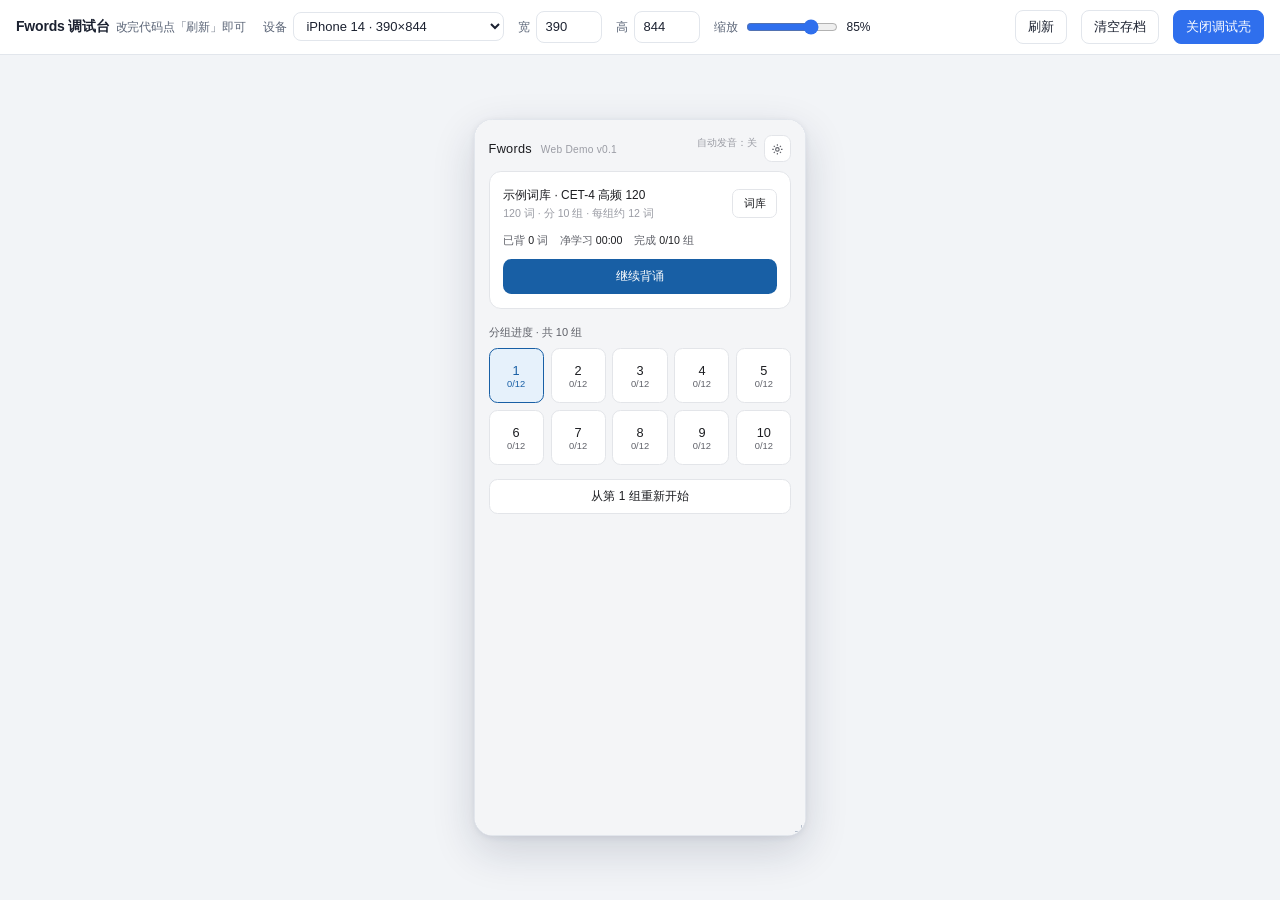
==== tools/devbox.html @ 87454999 "feat(tools): 加网页调试台 devbox.html（可拖拽预览尺寸 + 一键关闭调试壳）" ====
<!DOCTYPE html>
<html lang="zh-CN">
<head>
<meta charset="utf-8">
<meta name="viewport" content="width=device-width, initial-scale=1">
<title>Fwords · 调试台</title>
<style>
  :root {
    --bg: #f2f4f7;
    --bar: #ffffff;
    --line: #e2e6ec;
    --text: #1b2130;
    --text2: #5b6577;
    --accent: #2f6fed;
    --accent-soft: #e8f0fe;
    --shadow: 0 18px 50px rgba(20, 30, 60, .16), 0 2px 8px rgba(20, 30, 60, .08);
  }
  * { box-sizing: border-box; }
  html, body { height: 100%; }
  body {
    margin: 0;
    background: var(--bg);
    color: var(--text);
    font: 14px/1.5 -apple-system, BlinkMacSystemFont, "Segoe UI", "PingFang SC",
          "Hiragino Sans GB", "Microsoft YaHei", sans-serif;
    display: flex; flex-direction: column;
    overflow: hidden;
    -webkit-font-smoothing: antialiased;
  }

  /* ---------- 工具条 ---------- */
  .bar {
    flex: none;
    display: flex; align-items: center; gap: 14px; flex-wrap: wrap;
    padding: 10px 16px;
    background: var(--bar);
    border-bottom: 1px solid var(--line);
    z-index: 20;
  }
  .bar .title { font-weight: 600; letter-spacing: -.2px; margin-right: 4px; white-space: nowrap; }
  .bar .title span { color: var(--text2); font-weight: 400; font-size: 12px; margin-left: 6px; }
  .field { display: flex; align-items: center; gap: 6px; color: var(--text2); font-size: 12px; white-space: nowrap; }
  select, input[type="number"] {
    font: inherit; font-size: 13px; color: var(--text);
    background: #fff; border: 1px solid var(--line); border-radius: 8px;
    padding: 5px 8px; outline: none;
  }
  input[type="number"] { width: 66px; -moz-appearance: textfield; }
  input[type="number"]::-webkit-outer-spin-button,
  input[type="number"]::-webkit-inner-spin-button { -webkit-appearance: none; margin: 0; }
  select:focus, input:focus { border-color: var(--accent); box-shadow: 0 0 0 3px var(--accent-soft); }
  input[type="range"] { width: 92px; accent-color: var(--accent); }
  .spacer { flex: 1; }
  button {
    font: inherit; font-size: 13px; color: var(--text);
    background: #fff; border: 1px solid var(--line); border-radius: 8px;
    padding: 6px 12px; cursor: pointer; white-space: nowrap;
    transition: background .15s, border-color .15s, color .15s;
  }
  button:hover { background: #f6f8fb; border-color: #cfd6e0; }
  button:active { transform: translateY(1px); }
  button.primary { background: var(--accent); border-color: var(--accent); color: #fff; }
  button.primary:hover { background: #255ed6; border-color: #255ed6; }
  .hint { font-size: 12px; color: var(--text2); }

  /* ---------- 舞台 ---------- */
  .stage {
    flex: 1; min-height: 0;
    display: flex; align-items: center; justify-content: center;
    padding: 24px;
    overflow: auto;
  }
  .frame {
    position: relative;
    width: 390px; height: 844px;
    background: #fff;
    border: 1px solid var(--line);
    border-radius: 22px;
    box-shadow: var(--shadow);
    overflow: hidden;
    flex: none;
    transition: box-shadow .2s;
  }
  .frame iframe {
    display: block;
    width: 100%; height: 100%;
    border: 0;
    background: #fff;
  }
  /* 拖拽时别让 iframe 抢事件 */
  body.dragging .frame iframe { pointer-events: none; }
  body.dragging { user-select: none; cursor: nwse-resize; }

  /* 拖拽把手 */
  .grip { position: absolute; z-index: 5; }
  .grip.r  { top: 0; right: -4px; width: 10px; height: 100%; cursor: ew-resize; }
  .grip.b  { left: 0; bottom: -4px; width: 100%; height: 10px; cursor: ns-resize; }
  .grip.br { right: -4px; bottom: -4px; width: 20px; height: 20px; cursor: nwse-resize; }
  .grip.br::after {
    content: ''; position: absolute; right: 7px; bottom: 7px;
    width: 7px; height: 7px;
    border-right: 2px solid #b6bfcc; border-bottom: 2px solid #b6bfcc;
    border-radius: 0 0 2px 0;
  }

  /* ---------- 关闭调试壳后：只剩 App ---------- */
  body.clean { background: #fff; }
  body.clean .bar { display: none; }
  body.clean .stage { padding: 0; overflow: hidden; }
  body.clean .frame {
    width: 100% !important; height: 100% !important;
    border: 0; border-radius: 0; box-shadow: none;
  }
  body.clean .grip { display: none; }

  .reopen {
    position: fixed; right: 18px; bottom: 18px; z-index: 40;
    width: 42px; height: 42px; padding: 0; border-radius: 50%;
    font-size: 18px; line-height: 1;
    background: #fff; border: 1px solid var(--line);
    box-shadow: 0 6px 20px rgba(20, 30, 60, .18);
    display: none;
  }
  body.clean .reopen { display: block; }
  .reopen:hover { background: #f6f8fb; }

  .toast {
    position: fixed; left: 50%; bottom: 26px; transform: translateX(-50%) translateY(10px);
    background: #1b2130; color: #fff; font-size: 13px;
    padding: 8px 16px; border-radius: 999px;
    opacity: 0; pointer-events: none;
    transition: opacity .2s, transform .2s;
    z-index: 60;
  }
  .toast.show { opacity: 1; transform: translateX(-50%) translateY(0); }
</style>
</head>
<body>

<header class="bar">
  <div class="title">Fwords 调试台<span>改完代码点「刷新」即可</span></div>

  <label class="field">设备
    <select id="preset"></select>
  </label>
  <label class="field">宽 <input id="w" type="number" min="280" max="1600" step="1"></label>
  <label class="field">高 <input id="h" type="number" min="360" max="1600" step="1"></label>
  <label class="field">缩放 <input id="zoom" type="range" min="40" max="100" step="5"><b id="zoomVal" style="color:var(--text);font-weight:500"></b></label>

  <span class="spacer"></span>

  <button id="reload">刷新</button>
  <button id="reset" title="清掉预览里的存档，回到首次打开的状态">清空存档</button>
  <button id="clean" class="primary" title="隐藏调试壳，全屏只看 App">关闭调试壳</button>
</header>

<main class="stage" id="stage">
  <div class="frame" id="frame">
    <iframe id="app" src="../demo/index.html" title="Fwords 预览"></iframe>
    <span class="grip r"  data-mode="x"></span>
    <span class="grip b"  data-mode="y"></span>
    <span class="grip br" data-mode="xy"></span>
  </div>
</main>

<button class="reopen" id="reopen" title="打开调试壳（Esc 也可）">⚙</button>
<div class="toast" id="toast"></div>

<script>
;(function () {
  'use strict';

  var KEY = 'fwords.devbox.v1';
  var PRESETS = [
    { name: 'iPhone SE',        w: 375, h: 667 },
    { name: 'iPhone 14',        w: 390, h: 844 },
    { name: 'iPhone 14 Pro Max',w: 430, h: 932 },
    { name: 'Pixel 7',          w: 412, h: 915 },
    { name: 'iPad mini',        w: 768, h: 1024 },
    { name: '桌面',              w: 1280, h: 800 }
  ];

  var $ = function (id) { return document.getElementById(id); };
  var frame = $('frame'), iframe = $('app'), stage = $('stage');
  var wIn = $('w'), hIn = $('h'), zoomIn = $('zoom'), zoomVal = $('zoomVal'), presetSel = $('preset');

  var st = { w: 390, h: 844, zoom: 85, clean: false };

  /* ---------- 存取 ---------- */
  function load() {
    try {
      var raw = localStorage.getItem(KEY);
      if (!raw) return;
      var o = JSON.parse(raw);
      if (o && typeof o === 'object') {
        if (+o.w) st.w = +o.w;
        if (+o.h) st.h = +o.h;
        if (+o.zoom) st.zoom = +o.zoom;
        st.clean = !!o.clean;
      }
    } catch (e) { /* 隐私模式忽略 */ }
  }
  function save() {
    try { localStorage.setItem(KEY, JSON.stringify(st)); } catch (e) {}
  }

  /* ---------- 应用尺寸 ---------- */
  function apply() {
    st.w = clamp(st.w, 280, 1600);
    st.h = clamp(st.h, 360, 1600);
    st.zoom = clamp(st.zoom, 40, 100);

    frame.style.width = st.w + 'px';
    frame.style.height = st.h + 'px';
    frame.style.zoom = st.zoom / 100;

    wIn.value = st.w;
    hIn.value = st.h;
    zoomIn.value = st.zoom;
    zoomVal.textContent = st.zoom + '%';

    document.body.classList.toggle('clean', st.clean);

    // 命中预设就选中，否则留空
    var hit = PRESETS.filter(function (p) { return p.w === st.w && p.h === st.h; })[0];
    presetSel.value = hit ? hit.name : '';
  }
  function clamp(v, a, b) { return Math.min(b, Math.max(a, Math.round(v))); }

  /* ---------- 拖动边缘改尺寸 ---------- */
  var drag = null;
  function down(e, mode) {
    e.preventDefault();
    drag = { mode: mode, x: e.clientX, y: e.clientY, w: st.w, h: st.h };
    document.body.classList.add('dragging');
    if (e.target.setPointerCapture) { try { e.target.setPointerCapture(e.pointerId); } catch (err) {} }
  }
  function move(e) {
    if (!drag) return;
    var k = 100 / st.zoom;            // 屏幕像素 → CSS 像素（frame 被 zoom 缩过）
    var dx = (e.clientX - drag.x) * k;
    var dy = (e.clientY - drag.y) * k;
    if (drag.mode.indexOf('x') >= 0) st.w = clamp(drag.w + dx, 280, 1600);
    if (drag.mode.indexOf('y') >= 0) st.h = clamp(drag.h + dy, 360, 1600);
    apply();
  }
  function up() {
    if (!drag) return;
    drag = null;
    document.body.classList.remove('dragging');
    save();
  }

  document.querySelectorAll('.grip').forEach(function (g) {
    g.addEventListener('pointerdown', function (e) { down(e, g.dataset.mode); });
    g.addEventListener('pointermove', move);
    g.addEventListener('pointerup', up);
    g.addEventListener('pointercancel', up);
  });

  /* ---------- 控件 ---------- */
  PRESETS.forEach(function (p) {
    var o = document.createElement('option');
    o.value = p.name; o.textContent = p.name + ' · ' + p.w + '×' + p.h;
    presetSel.appendChild(o);
  });
  presetSel.addEventListener('change', function () {
    var p = PRESETS.filter(function (x) { return x.name === presetSel.value; })[0];
    if (!p) return;
    st.w = p.w; st.h = p.h;
    apply(); save();
  });
  wIn.addEventListener('input', function () { if (+wIn.value) { st.w = +wIn.value; apply(); } });
  hIn.addEventListener('input', function () { if (+hIn.value) { st.h = +hIn.value; apply(); } });
  wIn.addEventListener('change', save);
  hIn.addEventListener('change', save);
  zoomIn.addEventListener('input', function () { st.zoom = +zoomIn.value; apply(); save(); });

  $('reload').addEventListener('click', function () { iframe.src = iframe.src.split('?')[0] + '?t=' + Date.now(); });

  $('reset').addEventListener('click', function () {
    var ok = false;
    try {
      iframe.contentWindow.localStorage.removeItem('fwords.state.v1');
      ok = true;
    } catch (e) {}
    if (ok) { iframe.src = iframe.src.split('?')[0] + '?t=' + Date.now(); toast('已清空预览存档'); }
    else { toast('清不掉（file:// 下跨文档访问被拦），改用 http 打开'); }
  });

  $('clean').addEventListener('click', function () {
    st.clean = true; apply(); save();
    toast('已关闭调试壳 · 按 Esc 或右下角 ⚙ 可以再打开');
  });
  $('reopen').addEventListener('click', function () { st.clean = false; apply(); save(); });

  document.addEventListener('keydown', function (e) {
    if (e.key === 'Escape') { st.clean = !st.clean; apply(); save(); }
  });

  /* ---------- 小提示 ---------- */
  var toastEl = $('toast'), toastTimer = 0;
  function toast(msg) {
    toastEl.textContent = msg;
    toastEl.classList.add('show');
    clearTimeout(toastTimer);
    toastTimer = setTimeout(function () { toastEl.classList.remove('show'); }, 2600);
  }

  /* ---------- 启动 ---------- */
  load();
  // 支持 ?clean=1 直接进「只有 App」的模式
  if (/[?&]clean=1/.test(location.search)) st.clean = true;
  apply();

  // 首次打开发现 iframe 是空白的常见原因：file:// 下浏览器拦跨文档访问
  if (location.protocol === 'file:') {
    setTimeout(function () { toast('建议用 http 打开：python -m http.server 8000'); }, 800);
  }
})();
</script>
</body>
</html>
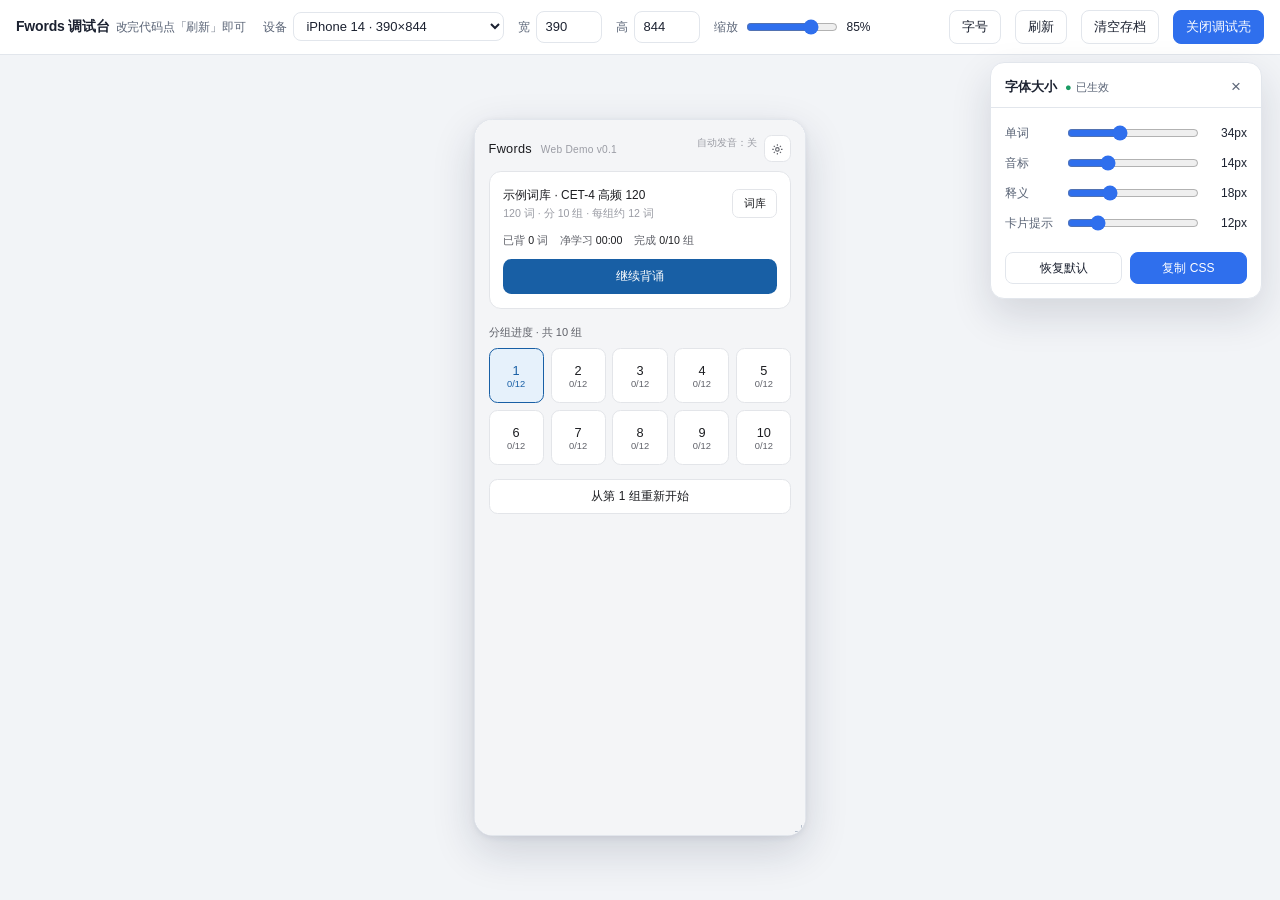
==== commit ea15f461: "feat(devbox): 加字号调节面板（实时注入 iframe + 一键复制 CSS）" ====
--- a/tools/devbox.html
+++ b/tools/devbox.html
@@ -112,6 +112,7 @@
     border: 0; border-radius: 0; box-shadow: none;
   }
   body.clean .grip { display: none; }
+  body.clean .panel { display: none; }
 
   .reopen {
     position: fixed; right: 18px; bottom: 18px; z-index: 40;
@@ -133,6 +134,50 @@
     z-index: 60;
   }
   .toast.show { opacity: 1; transform: translateX(-50%) translateY(0); }
+
+  /* ---------- 字号面板 ---------- */
+  .panel {
+    position: fixed; right: 18px; top: 62px; z-index: 30;
+    width: 272px;
+    background: var(--bar);
+    border: 1px solid var(--line);
+    border-radius: 14px;
+    box-shadow: 0 16px 40px rgba(20, 30, 60, .14);
+    overflow: hidden;
+  }
+  .panel[hidden] { display: none; }
+  .panel-head {
+    display: flex; align-items: center; justify-content: space-between;
+    padding: 10px 12px 8px 14px;
+    border-bottom: 1px solid var(--line);
+  }
+  .panel-head b { font-size: 13px; font-weight: 600; }
+  .stat { font-style: normal; font-size: 11px; color: var(--text2); margin-left: 8px; }
+  .stat.ok::before { content: '●'; color: #1a9b63; margin-right: 4px; }
+  .stat.bad::before { content: '●'; color: #e5484d; margin-right: 4px; }
+  .panel-head .icon {
+    width: 26px; height: 26px; padding: 0; border: 0; background: transparent;
+    font-size: 17px; line-height: 1; color: var(--text2); border-radius: 6px;
+  }
+  .panel-head .icon:hover { background: #f2f4f7; color: var(--text); }
+  .panel-body { padding: 10px 14px 4px; }
+  .row {
+    display: flex; align-items: center; gap: 8px;
+    font-size: 12px; color: var(--text2);
+    padding: 5px 0;
+  }
+  .row span { width: 52px; flex: none; }
+  .row input[type="range"] { flex: 1; width: auto; min-width: 0; }
+  .row b {
+    width: 38px; flex: none; text-align: right;
+    font-weight: 500; font-size: 12px; color: var(--text);
+    font-variant-numeric: tabular-nums;
+  }
+  .panel-foot {
+    display: flex; gap: 8px;
+    padding: 10px 14px 14px;
+  }
+  .panel-foot button { flex: 1; font-size: 12px; padding: 6px 8px; }
 </style>
 </head>
 <body>
@@ -149,6 +194,7 @@
 
   <span class="spacer"></span>
 
+  <button id="fontBtn" title="调字号（改完可复制 CSS）">字号</button>
   <button id="reload">刷新</button>
   <button id="reset" title="清掉预览里的存档，回到首次打开的状态">清空存档</button>
   <button id="clean" class="primary" title="隐藏调试壳，全屏只看 App">关闭调试壳</button>
@@ -164,6 +210,24 @@
 </main>
 
 <button class="reopen" id="reopen" title="打开调试壳（Esc 也可）">⚙</button>
+
+<aside class="panel" id="fontPanel" hidden>
+  <div class="panel-head">
+    <div><b>字体大小</b><i class="stat" id="fontStat"></i></div>
+    <button class="icon" id="fontClose" title="关闭面板">×</button>
+  </div>
+  <div class="panel-body">
+    <label class="row"><span>单词</span><input type="range" id="fWord" min="20" max="56" step="1"><b id="vWord"></b></label>
+    <label class="row"><span>音标</span><input type="range" id="fPhon" min="10" max="24" step="1"><b id="vPhon"></b></label>
+    <label class="row"><span>释义</span><input type="range" id="fMean" min="12" max="32" step="1"><b id="vMean"></b></label>
+    <label class="row"><span>卡片提示</span><input type="range" id="fHint" min="10" max="20" step="1"><b id="vHint"></b></label>
+  </div>
+  <div class="panel-foot">
+    <button id="fontReset">恢复默认</button>
+    <button id="fontCopy" class="primary">复制 CSS</button>
+  </div>
+</aside>
+
 <div class="toast" id="toast"></div>
 
 <script>
@@ -184,7 +248,10 @@
   var frame = $('frame'), iframe = $('app'), stage = $('stage');
   var wIn = $('w'), hIn = $('h'), zoomIn = $('zoom'), zoomVal = $('zoomVal'), presetSel = $('preset');
 
-  var st = { w: 390, h: 844, zoom: 85, clean: false };
+  var st = { w: 390, h: 844, zoom: 85, clean: false, fontOpen: true };
+
+  var FONT_DEFAULT = { word: 34, phon: 14, mean: 18, hint: 12 };
+  var fonts = { word: 34, phon: 14, mean: 18, hint: 12 };
 
   /* ---------- 存取 ---------- */
   function load() {
@@ -197,11 +264,20 @@
         if (+o.h) st.h = +o.h;
         if (+o.zoom) st.zoom = +o.zoom;
         st.clean = !!o.clean;
+        if (typeof o.fontOpen === 'boolean') st.fontOpen = o.fontOpen;
+        if (o.fonts && typeof o.fonts === 'object') {
+          ['word', 'phon', 'mean', 'hint'].forEach(function (k) {
+            if (+o.fonts[k]) fonts[k] = +o.fonts[k];
+          });
+        }
       }
     } catch (e) { /* 隐私模式忽略 */ }
   }
   function save() {
-    try { localStorage.setItem(KEY, JSON.stringify(st)); } catch (e) {}
+    try {
+      st.fonts = fonts;
+      localStorage.setItem(KEY, JSON.stringify(st));
+    } catch (e) {}
   }
 
   /* ---------- 应用尺寸 ---------- */
@@ -307,11 +383,116 @@
     toastTimer = setTimeout(function () { toastEl.classList.remove('show'); }, 2600);
   }
 
+  /* ---------- 字号面板 ---------- */
+  var fontPanel = $('fontPanel');
+  var FONT_ROWS = [
+    { key: 'word', input: 'fWord', out: 'vWord' },
+    { key: 'phon', input: 'fPhon', out: 'vPhon' },
+    { key: 'mean', input: 'fMean', out: 'vMean' },
+    { key: 'hint', input: 'fHint', out: 'vHint' }
+  ];
+
+  /* 当前字号 → 一段能直接贴进 demo/style.css 的 CSS */
+  function fontCSS() {
+    return [
+      '.word { font-size: ' + fonts.word + 'px; }',
+      '.phonetic { font-size: ' + fonts.phon + 'px; }',
+      '.meaning { font-size: ' + fonts.mean + 'px; line-height: 1.65; }',
+      '.card-hint { font-size: ' + fonts.hint + 'px; }'
+    ].join('\n');
+  }
+
+  /* 直接往 iframe 的文档里塞一个 <style> —— 同源才行，file:// 会失败 */
+  function applyFonts() {
+    var doc = null;
+    try { doc = iframe.contentDocument; } catch (e) { doc = null; }
+    if (!doc || !doc.head) { setStat(false); return false; }
+    var el = doc.getElementById('devbox-fonts');
+    if (!el) {
+      el = doc.createElement('style');
+      el.id = 'devbox-fonts';
+      doc.head.appendChild(el);
+    }
+    el.textContent = fontCSS();
+    setStat(true);
+    return true;
+  }
+
+  function setStat(ok) {
+    var el = $('fontStat');
+    if (!el) return;
+    el.className = 'stat ' + (ok ? 'ok' : 'bad');
+    el.textContent = ok ? '已生效' : '未连接';
+  }
+
+  function renderFonts() {
+    FONT_ROWS.forEach(function (r) {
+      $(r.input).value = fonts[r.key];
+      $(r.out).textContent = fonts[r.key] + 'px';
+    });
+  }
+
+  function showFontPanel(on, silent) {
+    fontPanel.hidden = !on;
+    st.fontOpen = on;
+    // 启动时 iframe 可能还没 load 完，这时注入失败不算错，别吓人
+    if (on && !applyFonts() && !silent) toast('改不了字号：iframe 跨文档被拦，改用 http 打开');
+    save();
+  }
+
+  FONT_ROWS.forEach(function (r) {
+    var input = $(r.input);
+    input.addEventListener('input', function () {
+      fonts[r.key] = +input.value;
+      $(r.out).textContent = input.value + 'px';
+      applyFonts();
+      save();
+    });
+  });
+
+  $('fontBtn').addEventListener('click', function () { showFontPanel(fontPanel.hidden); });
+  $('fontClose').addEventListener('click', function () { showFontPanel(false); });
+
+  $('fontReset').addEventListener('click', function () {
+    fonts = { word: FONT_DEFAULT.word, phon: FONT_DEFAULT.phon, mean: FONT_DEFAULT.mean, hint: FONT_DEFAULT.hint };
+    renderFonts(); applyFonts(); save();
+    toast('已恢复默认字号');
+  });
+
+  $('fontCopy').addEventListener('click', function () {
+    var text = fontCSS();
+    function done() { toast('CSS 已复制，贴进 demo/style.css 就行'); }
+    if (navigator.clipboard && navigator.clipboard.writeText) {
+      navigator.clipboard.writeText(text).then(done, function () { fallbackCopy(text, done); });
+    } else {
+      fallbackCopy(text, done);
+    }
+  });
+
+  function fallbackCopy(text, done) {
+    var ta = document.createElement('textarea');
+    ta.value = text;
+    ta.style.position = 'fixed';
+    ta.style.opacity = '0';
+    document.body.appendChild(ta);
+    ta.select();
+    try { document.execCommand('copy'); done(); } catch (e) { toast('复制失败，手动抄一下'); }
+    document.body.removeChild(ta);
+  }
+
+  // iframe 每次刷新后要重新注入（新文档没有上次那个 style）
+  iframe.addEventListener('load', function () {
+    if (!st.fontOpen) return;
+    applyFonts();
+  });
+
   /* ---------- 启动 ---------- */
   load();
   // 支持 ?clean=1 直接进「只有 App」的模式
   if (/[?&]clean=1/.test(location.search)) st.clean = true;
   apply();
+  renderFonts();
+  showFontPanel(st.fontOpen, true);
 
   // 首次打开发现 iframe 是空白的常见原因：file:// 下浏览器拦跨文档访问
   if (location.protocol === 'file:') {
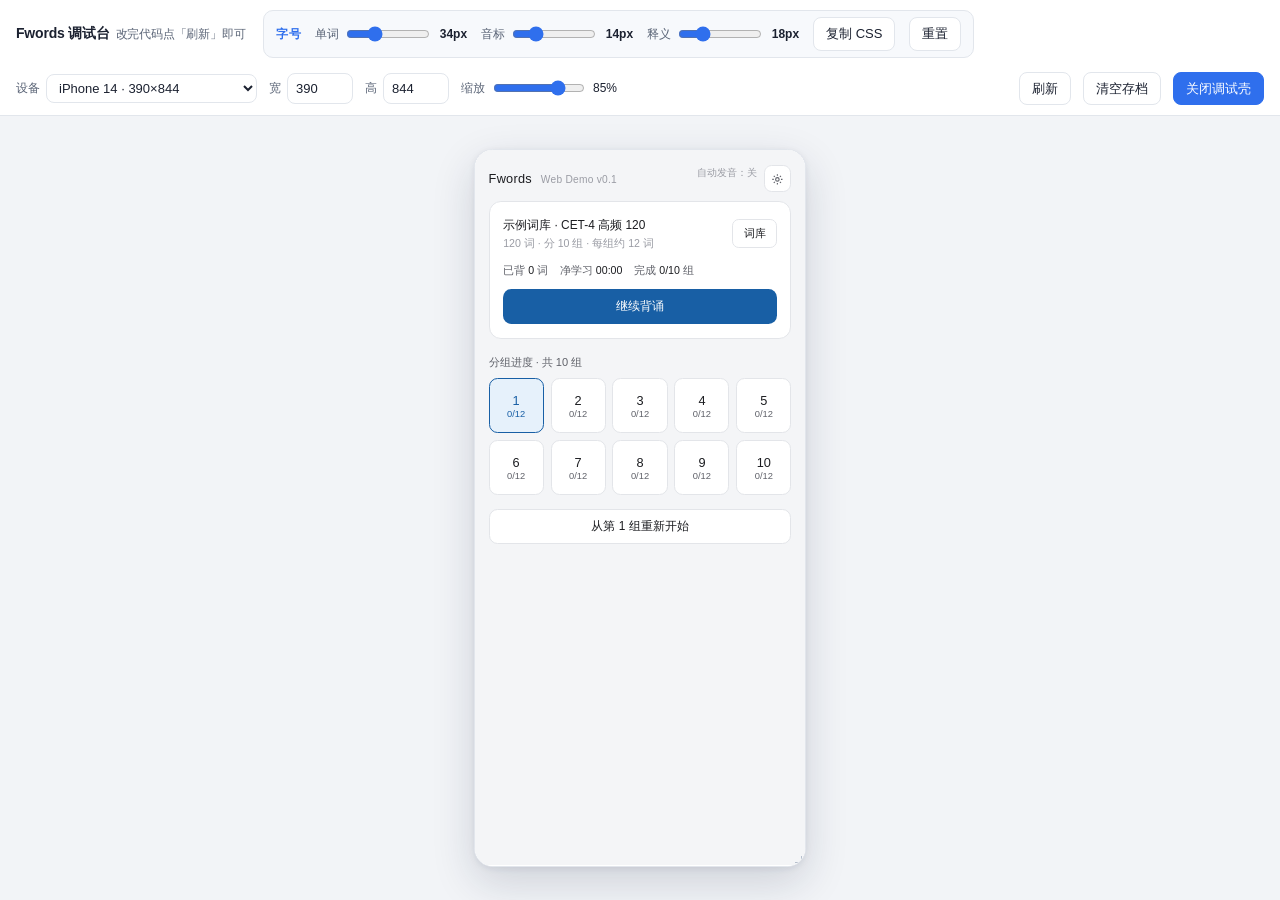
==== commit 62d5598e: "feat(tools): 调试台加字号滑杆（单词/音标/释义实时预览 + 复制 CSS）" ====
--- a/tools/devbox.html
+++ b/tools/devbox.html
@@ -63,6 +63,25 @@
   button.primary:hover { background: #255ed6; border-color: #255ed6; }
   .hint { font-size: 12px; color: var(--text2); }
 
+  /* ---------- 字号调节 ---------- */
+  .typo {
+    display: flex; align-items: center; gap: 14px; flex-wrap: wrap;
+    padding: 6px 12px;
+    background: #f7f9fc;
+    border: 1px solid var(--line);
+    border-radius: 10px;
+  }
+  .typo-label { font-size: 12px; color: var(--accent); font-weight: 600; letter-spacing: .3px; }
+  .typo .field { gap: 5px; }
+  .typo input[type="range"] { width: 84px; }
+  .typo .num {
+    display: inline-block; min-width: 30px; text-align: right;
+    font-size: 12px; font-weight: 600; color: var(--text);
+    font-variant-numeric: tabular-nums;
+  }
+  .divider { width: 1px; height: 22px; background: var(--line); flex: none; }
+  .group { display: flex; align-items: center; gap: 12px; flex: none; }
+
   /* ---------- 舞台 ---------- */
   .stage {
     flex: 1; min-height: 0;
@@ -112,7 +131,6 @@
     border: 0; border-radius: 0; box-shadow: none;
   }
   body.clean .grip { display: none; }
-  body.clean .panel { display: none; }
 
   .reopen {
     position: fixed; right: 18px; bottom: 18px; z-index: 40;
@@ -134,50 +152,6 @@
     z-index: 60;
   }
   .toast.show { opacity: 1; transform: translateX(-50%) translateY(0); }
-
-  /* ---------- 字号面板 ---------- */
-  .panel {
-    position: fixed; right: 18px; top: 62px; z-index: 30;
-    width: 272px;
-    background: var(--bar);
-    border: 1px solid var(--line);
-    border-radius: 14px;
-    box-shadow: 0 16px 40px rgba(20, 30, 60, .14);
-    overflow: hidden;
-  }
-  .panel[hidden] { display: none; }
-  .panel-head {
-    display: flex; align-items: center; justify-content: space-between;
-    padding: 10px 12px 8px 14px;
-    border-bottom: 1px solid var(--line);
-  }
-  .panel-head b { font-size: 13px; font-weight: 600; }
-  .stat { font-style: normal; font-size: 11px; color: var(--text2); margin-left: 8px; }
-  .stat.ok::before { content: '●'; color: #1a9b63; margin-right: 4px; }
-  .stat.bad::before { content: '●'; color: #e5484d; margin-right: 4px; }
-  .panel-head .icon {
-    width: 26px; height: 26px; padding: 0; border: 0; background: transparent;
-    font-size: 17px; line-height: 1; color: var(--text2); border-radius: 6px;
-  }
-  .panel-head .icon:hover { background: #f2f4f7; color: var(--text); }
-  .panel-body { padding: 10px 14px 4px; }
-  .row {
-    display: flex; align-items: center; gap: 8px;
-    font-size: 12px; color: var(--text2);
-    padding: 5px 0;
-  }
-  .row span { width: 52px; flex: none; }
-  .row input[type="range"] { flex: 1; width: auto; min-width: 0; }
-  .row b {
-    width: 38px; flex: none; text-align: right;
-    font-weight: 500; font-size: 12px; color: var(--text);
-    font-variant-numeric: tabular-nums;
-  }
-  .panel-foot {
-    display: flex; gap: 8px;
-    padding: 10px 14px 14px;
-  }
-  .panel-foot button { flex: 1; font-size: 12px; padding: 6px 8px; }
 </style>
 </head>
 <body>
@@ -185,19 +159,40 @@
 <header class="bar">
   <div class="title">Fwords 调试台<span>改完代码点「刷新」即可</span></div>
 
-  <label class="field">设备
-    <select id="preset"></select>
-  </label>
-  <label class="field">宽 <input id="w" type="number" min="280" max="1600" step="1"></label>
-  <label class="field">高 <input id="h" type="number" min="360" max="1600" step="1"></label>
-  <label class="field">缩放 <input id="zoom" type="range" min="40" max="100" step="5"><b id="zoomVal" style="color:var(--text);font-weight:500"></b></label>
+  <div class="typo">
+    <span class="typo-label">字号</span>
+    <label class="field">单词
+      <input id="fWord" type="range" min="24" max="56" step="1">
+      <b class="num" id="vWord"></b>
+    </label>
+    <label class="field">音标
+      <input id="fPhon" type="range" min="11" max="24" step="1">
+      <b class="num" id="vPhon"></b>
+    </label>
+    <label class="field">释义
+      <input id="fMean" type="range" min="14" max="30" step="1">
+      <b class="num" id="vMean"></b>
+    </label>
+    <button id="copyCss" title="把当前字号复制成 CSS，贴回 style.css 就能固化">复制 CSS</button>
+    <button id="resetTypo" title="回到 style.css 里的原始值">重置</button>
+  </div>
+
+  <div class="group">
+    <label class="field">设备
+      <select id="preset"></select>
+    </label>
+    <label class="field">宽 <input id="w" type="number" min="280" max="1600" step="1"></label>
+    <label class="field">高 <input id="h" type="number" min="360" max="1600" step="1"></label>
+    <label class="field">缩放 <input id="zoom" type="range" min="40" max="100" step="5"><b id="zoomVal" style="color:var(--text);font-weight:500"></b></label>
+  </div>
 
   <span class="spacer"></span>
 
-  <button id="fontBtn" title="调字号（改完可复制 CSS）">字号</button>
-  <button id="reload">刷新</button>
-  <button id="reset" title="清掉预览里的存档，回到首次打开的状态">清空存档</button>
-  <button id="clean" class="primary" title="隐藏调试壳，全屏只看 App">关闭调试壳</button>
+  <div class="group">
+    <button id="reload">刷新</button>
+    <button id="reset" title="清掉预览里的存档，回到首次打开的状态">清空存档</button>
+    <button id="clean" class="primary" title="隐藏调试壳，全屏只看 App">关闭调试壳</button>
+  </div>
 </header>
 
 <main class="stage" id="stage">
@@ -210,24 +205,6 @@
 </main>
 
 <button class="reopen" id="reopen" title="打开调试壳（Esc 也可）">⚙</button>
-
-<aside class="panel" id="fontPanel" hidden>
-  <div class="panel-head">
-    <div><b>字体大小</b><i class="stat" id="fontStat"></i></div>
-    <button class="icon" id="fontClose" title="关闭面板">×</button>
-  </div>
-  <div class="panel-body">
-    <label class="row"><span>单词</span><input type="range" id="fWord" min="20" max="56" step="1"><b id="vWord"></b></label>
-    <label class="row"><span>音标</span><input type="range" id="fPhon" min="10" max="24" step="1"><b id="vPhon"></b></label>
-    <label class="row"><span>释义</span><input type="range" id="fMean" min="12" max="32" step="1"><b id="vMean"></b></label>
-    <label class="row"><span>卡片提示</span><input type="range" id="fHint" min="10" max="20" step="1"><b id="vHint"></b></label>
-  </div>
-  <div class="panel-foot">
-    <button id="fontReset">恢复默认</button>
-    <button id="fontCopy" class="primary">复制 CSS</button>
-  </div>
-</aside>
-
 <div class="toast" id="toast"></div>
 
 <script>
@@ -248,10 +225,7 @@
   var frame = $('frame'), iframe = $('app'), stage = $('stage');
   var wIn = $('w'), hIn = $('h'), zoomIn = $('zoom'), zoomVal = $('zoomVal'), presetSel = $('preset');
 
-  var st = { w: 390, h: 844, zoom: 85, clean: false, fontOpen: true };
-
-  var FONT_DEFAULT = { word: 34, phon: 14, mean: 18, hint: 12 };
-  var fonts = { word: 34, phon: 14, mean: 18, hint: 12 };
+  var st = { w: 390, h: 844, zoom: 85, clean: false, typo: { word: 34, phon: 14, mean: 18 } };
 
   /* ---------- 存取 ---------- */
   function load() {
@@ -264,20 +238,17 @@
         if (+o.h) st.h = +o.h;
         if (+o.zoom) st.zoom = +o.zoom;
         st.clean = !!o.clean;
-        if (typeof o.fontOpen === 'boolean') st.fontOpen = o.fontOpen;
-        if (o.fonts && typeof o.fonts === 'object') {
-          ['word', 'phon', 'mean', 'hint'].forEach(function (k) {
-            if (+o.fonts[k]) fonts[k] = +o.fonts[k];
+        if (o.typo && typeof o.typo === 'object') {
+          ['word', 'phon', 'mean'].forEach(function (k) {
+            var v = +o.typo[k];
+            if (v > 0) st.typo[k] = v;
           });
         }
       }
     } catch (e) { /* 隐私模式忽略 */ }
   }
   function save() {
-    try {
-      st.fonts = fonts;
-      localStorage.setItem(KEY, JSON.stringify(st));
-    } catch (e) {}
+    try { localStorage.setItem(KEY, JSON.stringify(st)); } catch (e) {}
   }
 
   /* ---------- 应用尺寸 ---------- */
@@ -334,6 +305,83 @@
     g.addEventListener('pointercancel', up);
   });
 
+  /* ---------- 字号调节 ---------- */
+  var TYPO_DEFAULT = { word: 34, phon: 14, mean: 18 };   // 对应 style.css 里的现值
+  var fWord = $('fWord'), fPhon = $('fPhon'), fMean = $('fMean');
+  var vWord = $('vWord'), vPhon = $('vPhon'), vMean = $('vMean');
+
+  /* 把字号注进 iframe：不动源码，只在它的文档里塞一个 <style>。
+   * iframe 每次刷新都会丢掉，所以还要挂在 load 上重新注入。 */
+  function applyTypo() {
+    var doc;
+    try { doc = iframe.contentDocument; } catch (e) { return; }
+    if (!doc || !doc.head) return;
+    var el = doc.getElementById('__devbox_typo');
+    if (!el) {
+      el = doc.createElement('style');
+      el.id = '__devbox_typo';
+      doc.head.appendChild(el);
+    }
+    var t = st.typo;
+    el.textContent =
+      '.word{font-size:' + t.word + 'px !important}' +
+      '.phonetic{font-size:' + t.phon + 'px !important}' +
+      '.meaning{font-size:' + t.mean + 'px !important}' +
+      '.meaning.hidden{font-size:' + hintSize() + 'px !important}';
+  }
+  function hintSize() { return Math.max(12, Math.round(st.typo.mean * 0.72)); }
+
+  function renderTypo() {
+    fWord.value = st.typo.word; vWord.textContent = st.typo.word + 'px';
+    fPhon.value = st.typo.phon; vPhon.textContent = st.typo.phon + 'px';
+    fMean.value = st.typo.mean; vMean.textContent = st.typo.mean + 'px';
+  }
+
+  function onTypo(key, input) {
+    input.addEventListener('input', function () {
+      st.typo[key] = +input.value;
+      renderTypo(); applyTypo(); save();
+    });
+  }
+  onTypo('word', fWord);
+  onTypo('phon', fPhon);
+  onTypo('mean', fMean);
+
+  $('resetTypo').addEventListener('click', function () {
+    st.typo = { word: TYPO_DEFAULT.word, phon: TYPO_DEFAULT.phon, mean: TYPO_DEFAULT.mean };
+    renderTypo(); applyTypo(); save();
+    toast('已回到 style.css 的原始字号');
+  });
+
+  $('copyCss').addEventListener('click', function () {
+    var t = st.typo;
+    var css =
+      '.word { font-size: ' + t.word + 'px; }\n' +
+      '.phonetic { font-size: ' + t.phon + 'px; }\n' +
+      '.meaning { font-size: ' + t.mean + 'px; line-height: 1.65; }\n' +
+      '.meaning.hidden { font-size: ' + hintSize() + 'px; }';
+    copyText(css, 'CSS 已复制 · 贴回 demo/style.css 就固化了');
+  });
+
+  function copyText(text, okMsg) {
+    function fallback() {
+      var ta = document.createElement('textarea');
+      ta.value = text;
+      ta.style.position = 'fixed'; ta.style.top = '-999px'; ta.style.opacity = '0';
+      document.body.appendChild(ta);
+      ta.select();
+      var done = false;
+      try { done = document.execCommand('copy'); } catch (e) {}
+      document.body.removeChild(ta);
+      toast(done ? okMsg : '复制被拦，手动抄：' + text.replace(/\n/g, ' | '));
+    }
+    if (navigator.clipboard && navigator.clipboard.writeText) {
+      navigator.clipboard.writeText(text).then(function () { toast(okMsg); }, fallback);
+    } else { fallback(); }
+  }
+
+  iframe.addEventListener('load', function () { applyTypo(); });
+
   /* ---------- 控件 ---------- */
   PRESETS.forEach(function (p) {
     var o = document.createElement('option');
@@ -383,116 +431,13 @@
     toastTimer = setTimeout(function () { toastEl.classList.remove('show'); }, 2600);
   }
 
-  /* ---------- 字号面板 ---------- */
-  var fontPanel = $('fontPanel');
-  var FONT_ROWS = [
-    { key: 'word', input: 'fWord', out: 'vWord' },
-    { key: 'phon', input: 'fPhon', out: 'vPhon' },
-    { key: 'mean', input: 'fMean', out: 'vMean' },
-    { key: 'hint', input: 'fHint', out: 'vHint' }
-  ];
-
-  /* 当前字号 → 一段能直接贴进 demo/style.css 的 CSS */
-  function fontCSS() {
-    return [
-      '.word { font-size: ' + fonts.word + 'px; }',
-      '.phonetic { font-size: ' + fonts.phon + 'px; }',
-      '.meaning { font-size: ' + fonts.mean + 'px; line-height: 1.65; }',
-      '.card-hint { font-size: ' + fonts.hint + 'px; }'
-    ].join('\n');
-  }
-
-  /* 直接往 iframe 的文档里塞一个 <style> —— 同源才行，file:// 会失败 */
-  function applyFonts() {
-    var doc = null;
-    try { doc = iframe.contentDocument; } catch (e) { doc = null; }
-    if (!doc || !doc.head) { setStat(false); return false; }
-    var el = doc.getElementById('devbox-fonts');
-    if (!el) {
-      el = doc.createElement('style');
-      el.id = 'devbox-fonts';
-      doc.head.appendChild(el);
-    }
-    el.textContent = fontCSS();
-    setStat(true);
-    return true;
-  }
-
-  function setStat(ok) {
-    var el = $('fontStat');
-    if (!el) return;
-    el.className = 'stat ' + (ok ? 'ok' : 'bad');
-    el.textContent = ok ? '已生效' : '未连接';
-  }
-
-  function renderFonts() {
-    FONT_ROWS.forEach(function (r) {
-      $(r.input).value = fonts[r.key];
-      $(r.out).textContent = fonts[r.key] + 'px';
-    });
-  }
-
-  function showFontPanel(on, silent) {
-    fontPanel.hidden = !on;
-    st.fontOpen = on;
-    // 启动时 iframe 可能还没 load 完，这时注入失败不算错，别吓人
-    if (on && !applyFonts() && !silent) toast('改不了字号：iframe 跨文档被拦，改用 http 打开');
-    save();
-  }
-
-  FONT_ROWS.forEach(function (r) {
-    var input = $(r.input);
-    input.addEventListener('input', function () {
-      fonts[r.key] = +input.value;
-      $(r.out).textContent = input.value + 'px';
-      applyFonts();
-      save();
-    });
-  });
-
-  $('fontBtn').addEventListener('click', function () { showFontPanel(fontPanel.hidden); });
-  $('fontClose').addEventListener('click', function () { showFontPanel(false); });
-
-  $('fontReset').addEventListener('click', function () {
-    fonts = { word: FONT_DEFAULT.word, phon: FONT_DEFAULT.phon, mean: FONT_DEFAULT.mean, hint: FONT_DEFAULT.hint };
-    renderFonts(); applyFonts(); save();
-    toast('已恢复默认字号');
-  });
-
-  $('fontCopy').addEventListener('click', function () {
-    var text = fontCSS();
-    function done() { toast('CSS 已复制，贴进 demo/style.css 就行'); }
-    if (navigator.clipboard && navigator.clipboard.writeText) {
-      navigator.clipboard.writeText(text).then(done, function () { fallbackCopy(text, done); });
-    } else {
-      fallbackCopy(text, done);
-    }
-  });
-
-  function fallbackCopy(text, done) {
-    var ta = document.createElement('textarea');
-    ta.value = text;
-    ta.style.position = 'fixed';
-    ta.style.opacity = '0';
-    document.body.appendChild(ta);
-    ta.select();
-    try { document.execCommand('copy'); done(); } catch (e) { toast('复制失败，手动抄一下'); }
-    document.body.removeChild(ta);
-  }
-
-  // iframe 每次刷新后要重新注入（新文档没有上次那个 style）
-  iframe.addEventListener('load', function () {
-    if (!st.fontOpen) return;
-    applyFonts();
-  });
-
   /* ---------- 启动 ---------- */
   load();
   // 支持 ?clean=1 直接进「只有 App」的模式
   if (/[?&]clean=1/.test(location.search)) st.clean = true;
   apply();
-  renderFonts();
-  showFontPanel(st.fontOpen, true);
+  renderTypo();
+  applyTypo();
 
   // 首次打开发现 iframe 是空白的常见原因：file:// 下浏览器拦跨文档访问
   if (location.protocol === 'file:') {
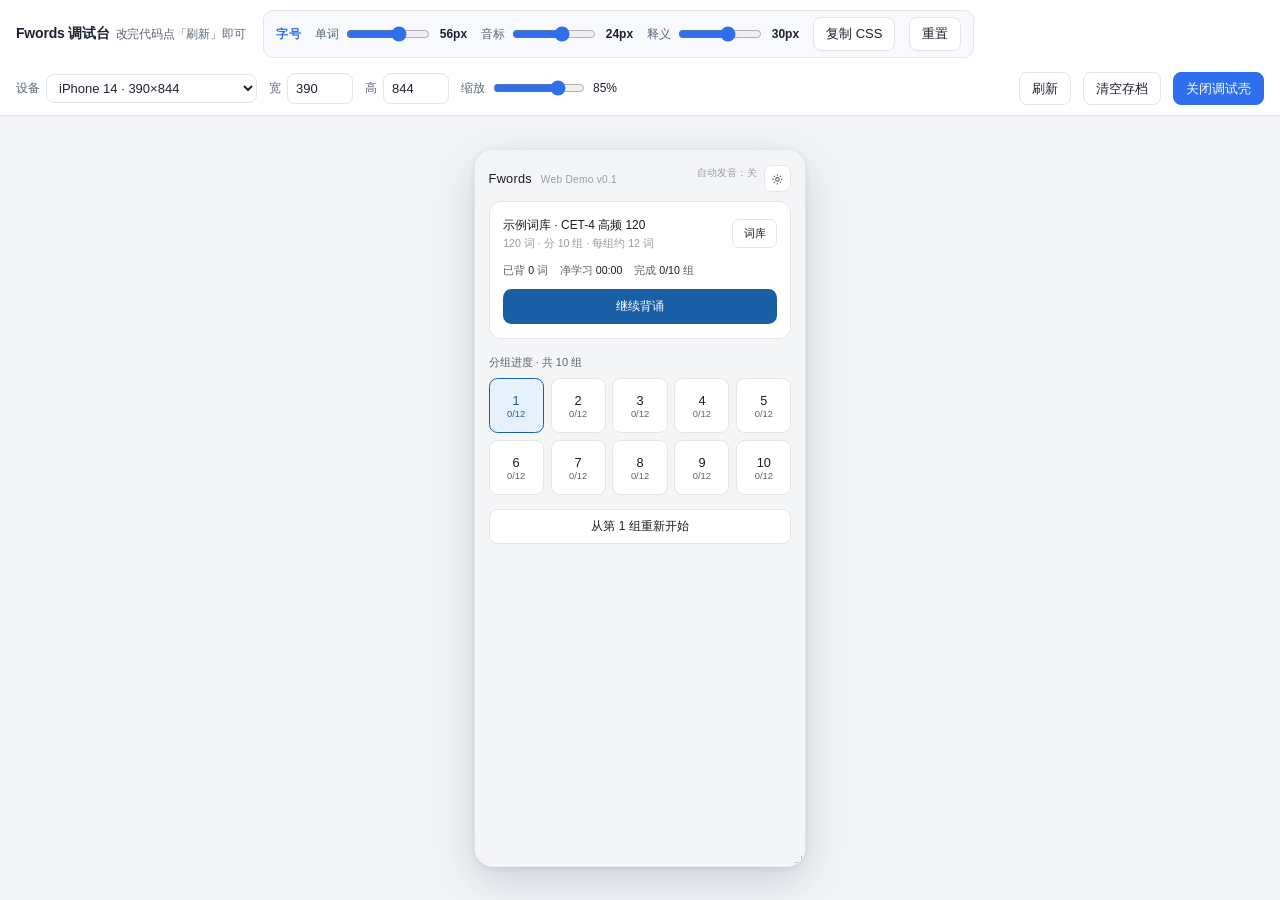
==== commit 47bdf092: "style: 字号按调试结果固化（单词 56px / 音标 24px / 释义 30px）" ====
--- a/tools/devbox.html
+++ b/tools/devbox.html
@@ -162,15 +162,15 @@
   <div class="typo">
     <span class="typo-label">字号</span>
     <label class="field">单词
-      <input id="fWord" type="range" min="24" max="56" step="1">
+      <input id="fWord" type="range" min="24" max="72" step="1">
       <b class="num" id="vWord"></b>
     </label>
     <label class="field">音标
-      <input id="fPhon" type="range" min="11" max="24" step="1">
+      <input id="fPhon" type="range" min="11" max="32" step="1">
       <b class="num" id="vPhon"></b>
     </label>
     <label class="field">释义
-      <input id="fMean" type="range" min="14" max="30" step="1">
+      <input id="fMean" type="range" min="14" max="40" step="1">
       <b class="num" id="vMean"></b>
     </label>
     <button id="copyCss" title="把当前字号复制成 CSS，贴回 style.css 就能固化">复制 CSS</button>
@@ -225,7 +225,7 @@
   var frame = $('frame'), iframe = $('app'), stage = $('stage');
   var wIn = $('w'), hIn = $('h'), zoomIn = $('zoom'), zoomVal = $('zoomVal'), presetSel = $('preset');
 
-  var st = { w: 390, h: 844, zoom: 85, clean: false, typo: { word: 34, phon: 14, mean: 18 } };
+  var st = { w: 390, h: 844, zoom: 85, clean: false, typo: { word: 56, phon: 24, mean: 30 } };
 
   /* ---------- 存取 ---------- */
   function load() {
@@ -306,7 +306,7 @@
   });
 
   /* ---------- 字号调节 ---------- */
-  var TYPO_DEFAULT = { word: 34, phon: 14, mean: 18 };   // 对应 style.css 里的现值
+  var TYPO_DEFAULT = { word: 56, phon: 24, mean: 30 };   // 对应 style.css 里的现值
   var fWord = $('fWord'), fPhon = $('fPhon'), fMean = $('fMean');
   var vWord = $('vWord'), vPhon = $('vPhon'), vMean = $('vMean');
 
@@ -435,6 +435,17 @@
   load();
   // 支持 ?clean=1 直接进「只有 App」的模式
   if (/[?&]clean=1/.test(location.search)) st.clean = true;
+
+  // ?page=study 自动点「继续背诵」进学习页 —— 调卡片字号时不用每次手点
+  if (/[?&]page=study/.test(location.search)) {
+    iframe.addEventListener('load', function () {
+      var d;
+      try { d = iframe.contentDocument; } catch (e) { return; }
+      var btn = d && d.getElementById('btnContinue');
+      if (btn) btn.click();
+    });
+  }
+
   apply();
   renderTypo();
   applyTypo();
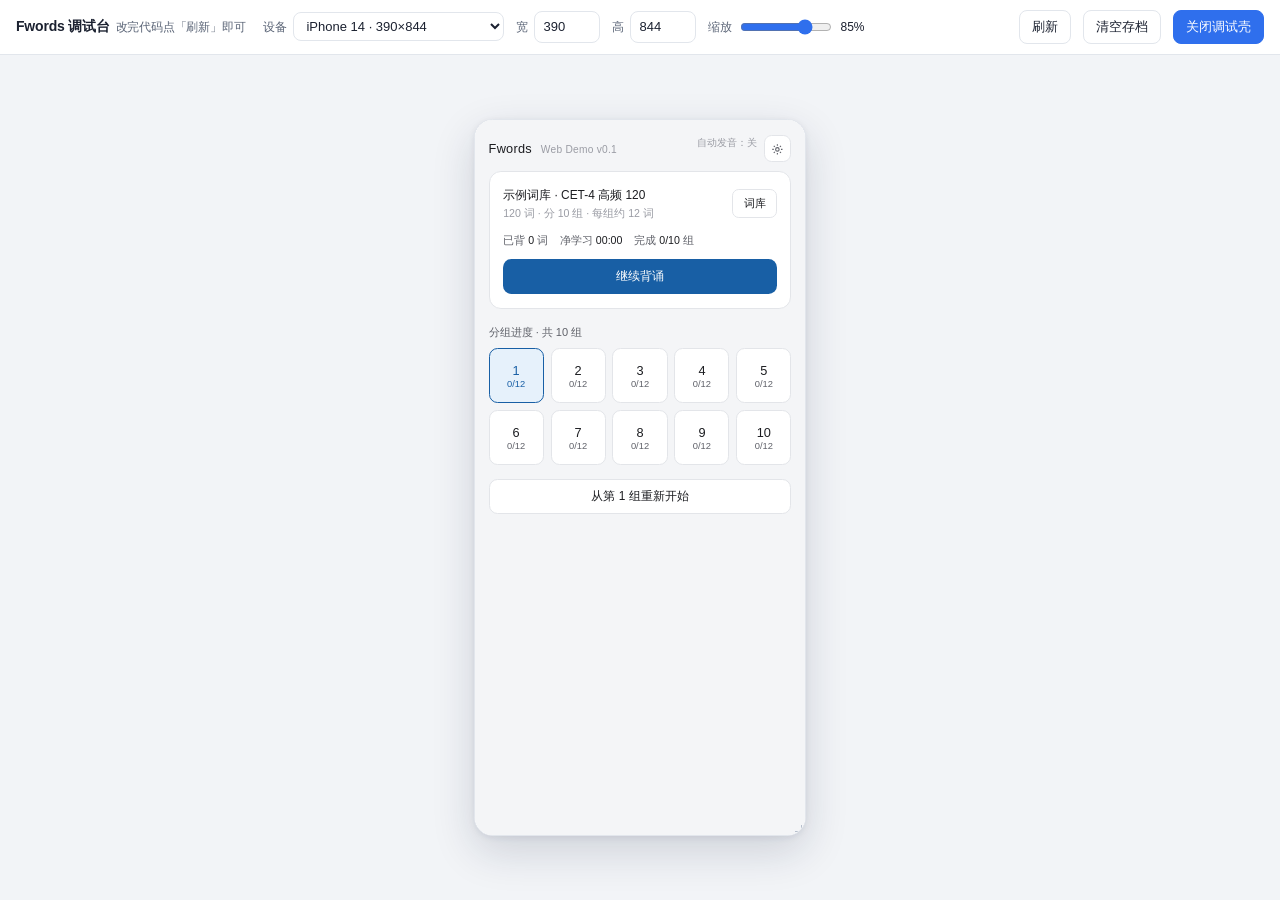
==== commit a56d1f78: "feat: 设置面板加字体大小三档（小/中/大），CSS 变量驱动，学习和回顾页同时生效" ====
--- a/tools/devbox.html
+++ b/tools/devbox.html
@@ -63,23 +63,6 @@
   button.primary:hover { background: #255ed6; border-color: #255ed6; }
   .hint { font-size: 12px; color: var(--text2); }
 
-  /* ---------- 字号调节 ---------- */
-  .typo {
-    display: flex; align-items: center; gap: 14px; flex-wrap: wrap;
-    padding: 6px 12px;
-    background: #f7f9fc;
-    border: 1px solid var(--line);
-    border-radius: 10px;
-  }
-  .typo-label { font-size: 12px; color: var(--accent); font-weight: 600; letter-spacing: .3px; }
-  .typo .field { gap: 5px; }
-  .typo input[type="range"] { width: 84px; }
-  .typo .num {
-    display: inline-block; min-width: 30px; text-align: right;
-    font-size: 12px; font-weight: 600; color: var(--text);
-    font-variant-numeric: tabular-nums;
-  }
-  .divider { width: 1px; height: 22px; background: var(--line); flex: none; }
   .group { display: flex; align-items: center; gap: 12px; flex: none; }
 
   /* ---------- 舞台 ---------- */
@@ -159,24 +142,6 @@
 <header class="bar">
   <div class="title">Fwords 调试台<span>改完代码点「刷新」即可</span></div>
 
-  <div class="typo">
-    <span class="typo-label">字号</span>
-    <label class="field">单词
-      <input id="fWord" type="range" min="24" max="72" step="1">
-      <b class="num" id="vWord"></b>
-    </label>
-    <label class="field">音标
-      <input id="fPhon" type="range" min="11" max="32" step="1">
-      <b class="num" id="vPhon"></b>
-    </label>
-    <label class="field">释义
-      <input id="fMean" type="range" min="14" max="40" step="1">
-      <b class="num" id="vMean"></b>
-    </label>
-    <button id="copyCss" title="把当前字号复制成 CSS，贴回 style.css 就能固化">复制 CSS</button>
-    <button id="resetTypo" title="回到 style.css 里的原始值">重置</button>
-  </div>
-
   <div class="group">
     <label class="field">设备
       <select id="preset"></select>
@@ -225,7 +190,7 @@
   var frame = $('frame'), iframe = $('app'), stage = $('stage');
   var wIn = $('w'), hIn = $('h'), zoomIn = $('zoom'), zoomVal = $('zoomVal'), presetSel = $('preset');
 
-  var st = { w: 390, h: 844, zoom: 85, clean: false, typo: { word: 56, phon: 24, mean: 30 } };
+  var st = { w: 390, h: 844, zoom: 85, clean: false };
 
   /* ---------- 存取 ---------- */
   function load() {
@@ -238,12 +203,6 @@
         if (+o.h) st.h = +o.h;
         if (+o.zoom) st.zoom = +o.zoom;
         st.clean = !!o.clean;
-        if (o.typo && typeof o.typo === 'object') {
-          ['word', 'phon', 'mean'].forEach(function (k) {
-            var v = +o.typo[k];
-            if (v > 0) st.typo[k] = v;
-          });
-        }
       }
     } catch (e) { /* 隐私模式忽略 */ }
   }
@@ -305,82 +264,9 @@
     g.addEventListener('pointercancel', up);
   });
 
-  /* ---------- 字号调节 ---------- */
-  var TYPO_DEFAULT = { word: 56, phon: 24, mean: 30 };   // 对应 style.css 里的现值
-  var fWord = $('fWord'), fPhon = $('fPhon'), fMean = $('fMean');
-  var vWord = $('vWord'), vPhon = $('vPhon'), vMean = $('vMean');
-
-  /* 把字号注进 iframe：不动源码，只在它的文档里塞一个 <style>。
-   * iframe 每次刷新都会丢掉，所以还要挂在 load 上重新注入。 */
-  function applyTypo() {
-    var doc;
-    try { doc = iframe.contentDocument; } catch (e) { return; }
-    if (!doc || !doc.head) return;
-    var el = doc.getElementById('__devbox_typo');
-    if (!el) {
-      el = doc.createElement('style');
-      el.id = '__devbox_typo';
-      doc.head.appendChild(el);
-    }
-    var t = st.typo;
-    el.textContent =
-      '.word{font-size:' + t.word + 'px !important}' +
-      '.phonetic{font-size:' + t.phon + 'px !important}' +
-      '.meaning{font-size:' + t.mean + 'px !important}' +
-      '.meaning.hidden{font-size:' + hintSize() + 'px !important}';
-  }
-  function hintSize() { return Math.max(12, Math.round(st.typo.mean * 0.72)); }
-
-  function renderTypo() {
-    fWord.value = st.typo.word; vWord.textContent = st.typo.word + 'px';
-    fPhon.value = st.typo.phon; vPhon.textContent = st.typo.phon + 'px';
-    fMean.value = st.typo.mean; vMean.textContent = st.typo.mean + 'px';
-  }
-
-  function onTypo(key, input) {
-    input.addEventListener('input', function () {
-      st.typo[key] = +input.value;
-      renderTypo(); applyTypo(); save();
-    });
-  }
-  onTypo('word', fWord);
-  onTypo('phon', fPhon);
-  onTypo('mean', fMean);
-
-  $('resetTypo').addEventListener('click', function () {
-    st.typo = { word: TYPO_DEFAULT.word, phon: TYPO_DEFAULT.phon, mean: TYPO_DEFAULT.mean };
-    renderTypo(); applyTypo(); save();
-    toast('已回到 style.css 的原始字号');
-  });
-
-  $('copyCss').addEventListener('click', function () {
-    var t = st.typo;
-    var css =
-      '.word { font-size: ' + t.word + 'px; }\n' +
-      '.phonetic { font-size: ' + t.phon + 'px; }\n' +
-      '.meaning { font-size: ' + t.mean + 'px; line-height: 1.65; }\n' +
-      '.meaning.hidden { font-size: ' + hintSize() + 'px; }';
-    copyText(css, 'CSS 已复制 · 贴回 demo/style.css 就固化了');
-  });
-
-  function copyText(text, okMsg) {
-    function fallback() {
-      var ta = document.createElement('textarea');
-      ta.value = text;
-      ta.style.position = 'fixed'; ta.style.top = '-999px'; ta.style.opacity = '0';
-      document.body.appendChild(ta);
-      ta.select();
-      var done = false;
-      try { done = document.execCommand('copy'); } catch (e) {}
-      document.body.removeChild(ta);
-      toast(done ? okMsg : '复制被拦，手动抄：' + text.replace(/\n/g, ' | '));
-    }
-    if (navigator.clipboard && navigator.clipboard.writeText) {
-      navigator.clipboard.writeText(text).then(function () { toast(okMsg); }, fallback);
-    } else { fallback(); }
-  }
-
-  iframe.addEventListener('load', function () { applyTypo(); });
+  /* 字号不在这里调 —— App 设置面板里已经有「小 / 中 / 大」三档，
+   * 调试台再叠一层 !important 覆盖会和它打架（点了「小」却不生效）。
+   * 这里只负责容器尺寸和设备模拟。 */
 
   /* ---------- 控件 ---------- */
   PRESETS.forEach(function (p) {
@@ -437,18 +323,18 @@
   if (/[?&]clean=1/.test(location.search)) st.clean = true;
 
   // ?page=study 自动点「继续背诵」进学习页 —— 调卡片字号时不用每次手点
-  if (/[?&]page=study/.test(location.search)) {
+  // ?page=debug 直接进设置面板
+  var wantPage = (/[?&]page=(study|debug)/.exec(location.search) || [])[1];
+  if (wantPage) {
     iframe.addEventListener('load', function () {
       var d;
       try { d = iframe.contentDocument; } catch (e) { return; }
-      var btn = d && d.getElementById('btnContinue');
+      var btn = d && d.getElementById(wantPage === 'debug' ? 'btnDebug' : 'btnContinue');
       if (btn) btn.click();
     });
   }
 
   apply();
-  renderTypo();
-  applyTypo();
 
   // 首次打开发现 iframe 是空白的常见原因：file:// 下浏览器拦跨文档访问
   if (location.protocol === 'file:') {
